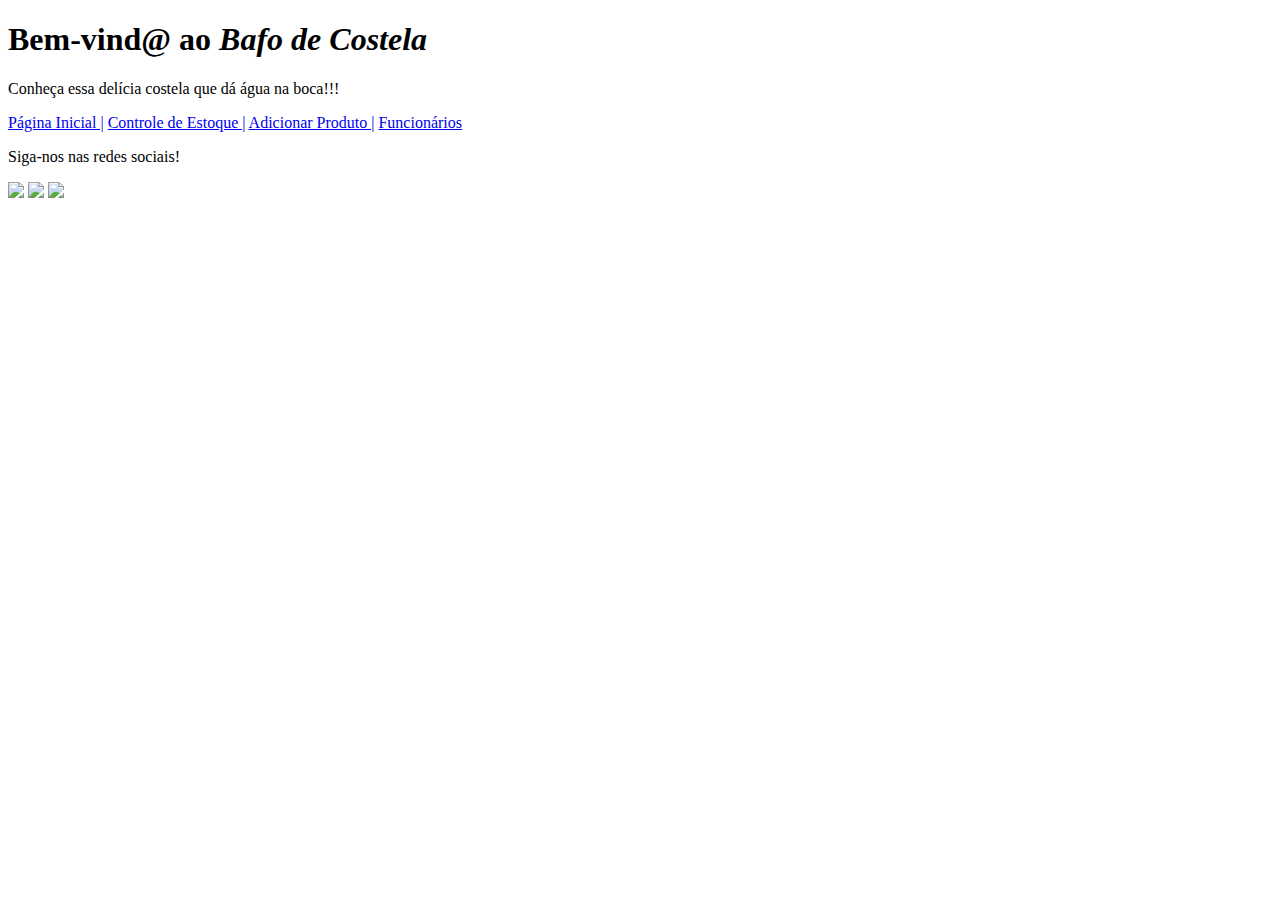
==== modulo1/projeto-portfolio/template-portfolio/index.html @ c9ad45b6 "projeto_portfolio" ====
<!DOCTYPE html>
<html lang="pt-br">
<head>
    <meta charset="UTF-8">
    <meta name="viewport" content="width=device-width, initial-scale=1.0">
    <meta http-equiv="X-UA-Compatible" content="ie=edge">
    <title>Nome da Loja</title>
</head>
<body>
    <header>
        <h1>Bem-vind@ ao <em>Bafo de Costela</em></h1>
        <p>Conheça essa delícia costela que dá água na boca!!!</p>
    </header>

    <nav>
        <a href="index.html">Página Inicial |</a>
        <a href="ctrl-estoque.html">Controle de Estoque |</a>
        <a href="add-produto.html">Adicionar Produto |</a>
        <a href="funcionarios.html">Funcionários</a>
    </nav>

    <main>
        <!-- ADICIONAR CONTEÚDO PRINCIPAL SOBRE SUA LOJINHA -->
    </main>

    
    <footer>
        <p>Siga-nos nas redes sociais!</p>
        <img src="https://image.flaticon.com/icons/png/512/25/25305.png"/>
        <img src="https://image.flaticon.com/icons/png/512/25/25425.png"/>
        <img src="https://image.flaticon.com/icons/png/512/8/8800.png"/>
    </footer>
</body>
</html>
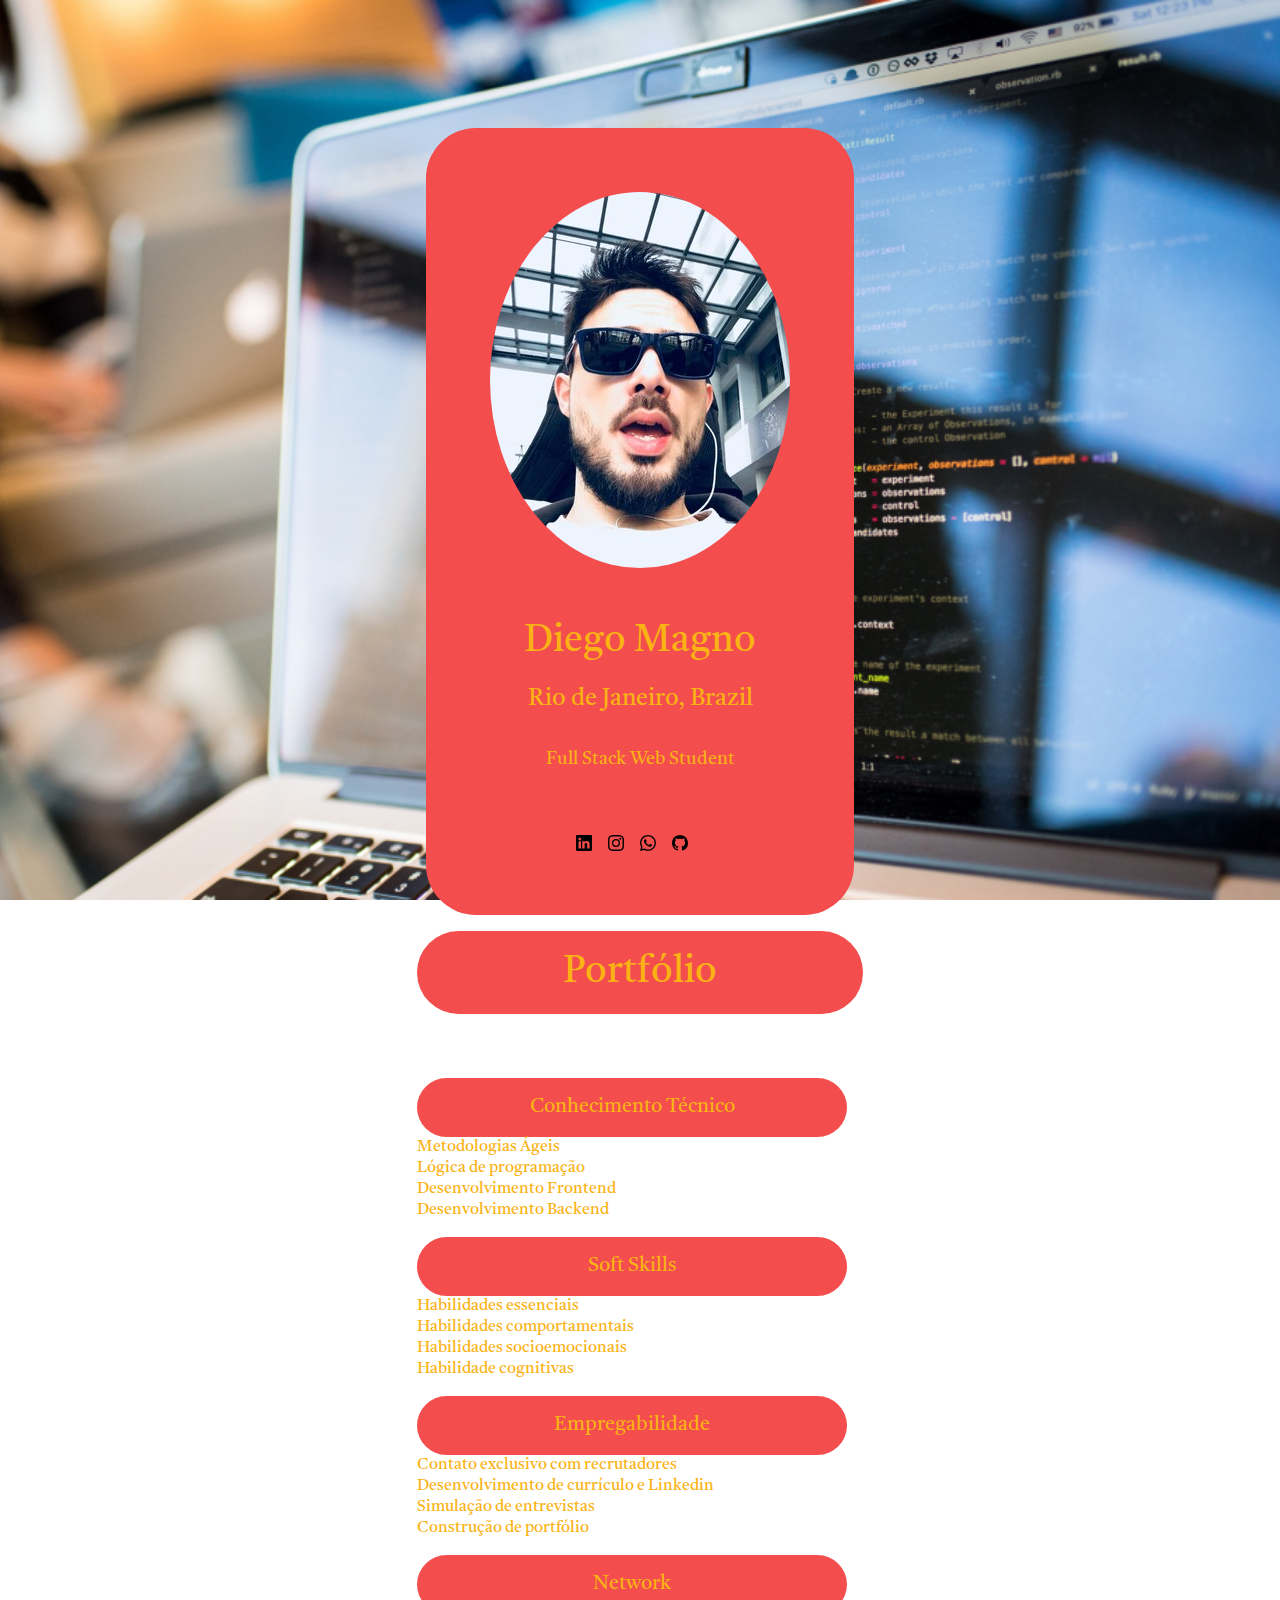
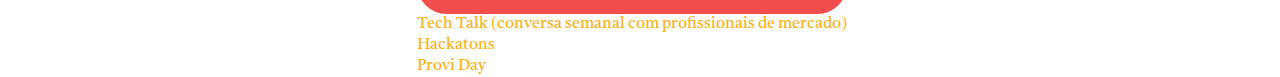
==== commit aeb90800: "projeto portfolio80%" ====
--- a/modulo1/projeto-portfolio/template-portfolio/index.html
+++ b/modulo1/projeto-portfolio/template-portfolio/index.html
@@ -1,34 +1,76 @@
 <!DOCTYPE html>
 <html lang="pt-br">
+
 <head>
-    <meta charset="UTF-8">
-    <meta name="viewport" content="width=device-width, initial-scale=1.0">
-    <meta http-equiv="X-UA-Compatible" content="ie=edge">
-    <title>Nome da Loja</title>
+  <meta charset="UTF-8" />
+  <meta name="viewport" content="width=device-width, initial-scale=1.0" />
+  <title>Portfólio Pessoal</title>
+  <link href="https://fonts.googleapis.com/css2?family=Roboto:wght@500&family=Tiro+Devanagari+Sanskrit&display=swap"
+    rel="stylesheet" />
+  <link rel="stylesheet" href="css/style.css" />
 </head>
+
 <body>
-    <header>
-        <h1>Bem-vind@ ao <em>Bafo de Costela</em></h1>
-        <p>Conheça essa delícia costela que dá água na boca!!!</p>
-    </header>
+  <div class="profile box">
+    <img class="profile-pic" src="img/profile.jpg" alt="Foto Diego" />
+    <h1 class="title">Diego Magno</h1>
+    <span>Rio de Janeiro, Brazil</span>
+    <p>Full Stack Web Student</p>
+    <ul class="redes">
+      <li>
+        <a href="https://www.linkedin.com/in/diego-magno-252a5269/"><img src="img/linkedin.svg" alt="LinkedIn" /></a>
+      </li>
+      <li>
+        <a href="#"><img src="img/instagram.svg" alt="Instagram" /></a>
+      </li>
+      <li>
+        <a href="https://contate.me/Diego_Magno"><img src="img/whatsapp.svg" alt="WhatsApp" /></a>
+      </li>
+      <li>
+        <a href="https://github.com/dbmagno/aprendizados"><img src="img/github.svg" alt="Github" /></a>
+      </li>
+    </ul>
+  </div>
+  <div class="portfolio">
+    <h1 class="title">Portfólio</h1>
+    <ul>
+      <li>
+        <!-- <img src="img/1.jpg" alt="1" /> -->
+        <div>
+          <h2 class="title2">Conhecimento Técnico </h2>
+          <p>
+            Metodologias Ágeis <br>
+            Lógica de programação <br>
+            Desenvolvimento Frontend <br>
+            Desenvolvimento Backend <br>
+          </p>
+          <h2 class="title2"> Soft Skills </h2>
+          <p>
+            Habilidades essenciais <br>
+            Habilidades comportamentais <br>
+            Habilidades socioemocionais <br>
+            Habilidade cognitivas <br>
+          </p>
 
-    <nav>
-        <a href="index.html">Página Inicial |</a>
-        <a href="ctrl-estoque.html">Controle de Estoque |</a>
-        <a href="add-produto.html">Adicionar Produto |</a>
-        <a href="funcionarios.html">Funcionários</a>
-    </nav>
+          <h2 class="title2"><b></b> Empregabilidade </h2>
+          <p>
+            Contato exclusivo com recrutadores <br>
+            Desenvolvimento de currículo e Linkedin <br>
+            Simulação de entrevistas <br>
+            Construção de portfólio <br>
+          </p>
 
-    <main>
-        <!-- ADICIONAR CONTEÚDO PRINCIPAL SOBRE SUA LOJINHA -->
-    </main>
+          <h2 class="title2"><b></b> Network </h2>
+          <p>
+            Tech Talk (conversa semanal com profissionais de mercado) <br>
+            Hackatons <br>
+            Provi Day <br>
+          </p>
 
-    
-    <footer>
-        <p>Siga-nos nas redes sociais!</p>
-        <img src="https://image.flaticon.com/icons/png/512/25/25305.png"/>
-        <img src="https://image.flaticon.com/icons/png/512/25/25425.png"/>
-        <img src="https://image.flaticon.com/icons/png/512/8/8800.png"/>
-    </footer>
+
+        </div>
+      </li>
+
 </body>
+
 </html>--- a/modulo1/projeto-portfolio/template-portfolio/css/style.css
+++ b/modulo1/projeto-portfolio/template-portfolio/css/style.css
@@ -0,0 +1,122 @@
+* {
+  margin: 0;
+  padding: 0;
+}
+
+img {
+  display: block;
+  max-width: 100%;
+}
+
+li {
+  list-style: none;
+}
+
+body {
+  font-family: 'Roboto', sans-serif;
+  font-family: 'Tiro Devanagari Sanskrit', serif;
+  background: url("../img/backg.jpg") no-repeat top center;
+  background-attachment: fixed;
+  background-size: cover;
+  display: grid;
+  align-items: center;
+  justify-items: center;
+  height: 100vh;
+  color: #fab215;
+}
+
+.title {
+  font-size: 38px;
+  font-weight: normal;
+  text-align: center;
+  background: rgb(243, 77, 77);
+  border-radius: 50px;
+  padding: 1rem;
+  margin-top: 1rem;
+  align-items: center;
+  justify-items: center;
+  background-size: auto;
+  display: grid;
+  
+  
+}
+
+.title2 {
+  font-size: 20px;
+  font-weight: normal;
+  text-align: center;
+  background: rgb(243, 77, 77);
+  border-radius: 50px;
+  padding: 1rem;
+  margin-top: 1rem;
+  align-items: center;
+  justify-items: center;
+  background-size: auto;
+  display: grid;
+  
+  
+}
+
+.box {
+  background: rgb(243, 77, 77);
+  padding: 4rem;
+  border-radius: 50px;
+  text-align: center;
+  margin-top: 8rem;
+  
+}
+
+.profile-pic {
+  border-radius: 50%;
+  margin: 0 auto 2rem auto;
+}
+
+.profile span {
+  font-size: 24px;
+}
+
+.profile p {
+  font-size: 18px;
+  margin-top: 2rem;
+  margin-bottom: 4rem;
+}
+
+.redes {
+  display: flex;
+  justify-content: center;
+}
+
+.redes li {
+  margin-right: 1rem;
+}
+
+.portfolio {
+  max-width: 886px;
+  box-sizing: border-box;
+  
+}
+
+.portfolio ul {
+  margin-top: 3rem;
+  background: url("../img/1.jpg") no-repeat top center;
+  border-radius: 50px;
+  text-align: center;
+}
+
+.portfolio li {
+  display: grid;
+  grid-template-columns: auto 1fr;
+  text-align: left;
+  gap: 1rem;
+  color: #fab215;
+}
+
+.portfolio li {
+  margin-top: 2rem;
+}
+
+.portfolio img {
+  border-radius: 10px;
+}
+
+
